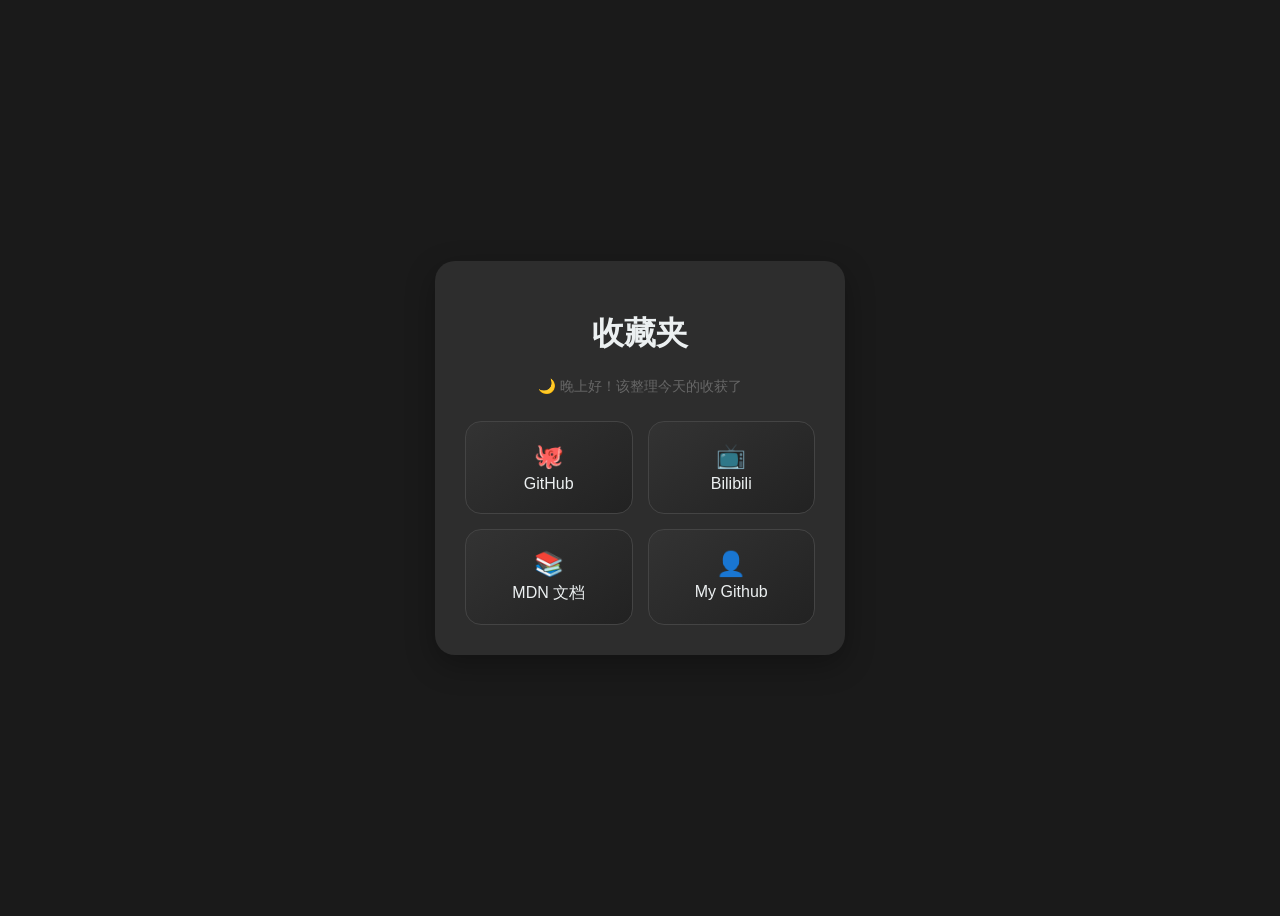
==== index.html @ ebf064a4 "Decouple data to JSON file" ====
<!DOCTYPE html>
<html lang="zh-CN">
<head>
    <meta charset="UTF-8">
    <title>NicoleR6的个人主页</title>
    <style>
        body { 
            background-color: #f0f2f5; 
            color: #333;
            font-family: sans-serif; 
            display: flex; 
            justify-content: center; 
            align-items: center; 
            height: 100vh; 
            transition: all 0.5s;
        }

        body.dark-mode {
            background-color: #1a1a1a;
            color: #ecf0f1;
        }

        body.dark-mode .card {
            background: #2d2d2d;
            box-shadow: 0 10px 30px rgba(0,0,0,0.3);
            color: #ecf0f1;
        }

        body.dark-mode h1 {
            color: #ecf0f1;
        }

        body.dark-mode .nav-item {
            background: linear-gradient(145deg, #333, #222);
            border-color: #444;
            color: #ecf0f1;
        }

        .icon {
            font-size: 1.5rem;
            margin-bottom: 5px;
        }
        .card {
            background: white;
            padding: 30px;
            border-radius: 20px;
            box-shadow: 0 10px 30px rgba(0,0,0,0.05);
            width: 350px;
            text-align: center;
        }

        #nav-links {
            display: grid;
            grid-template-columns: 1fr 1fr;
            gap: 15px;
            margin-top: 25px;
        }

        .nav-item {
            display: flex;
            flex-direction: column;
            align-items: center;
            padding: 20px;
            background: linear-gradient(145deg, #ffffff, #f0f0f0);
            border: 1px solid #ddd;
            border-radius: 16px;
            text-decoration: none;
            color: #333;
            font-weight: 500;
            transition: all 0.3s cubic-bezier(0.4, 0, 0.2, 1);
        }

        .nav-item:hover {
            transform: translateY(-5px) scale(1.02);
            box-shadow: 0 12px 20px rgba(0, 123, 255, 0.15);
            border-color: #007bff;
            background: white;
        }
        button { 
            background: #007bff; 
            color: white; 
            border: none; 
            padding: 10px 20px; 
            border-radius: 5px; 
            cursor: pointer; 
        }
    </style>
</head>
<body>
    <div class="card">
        <h1 id="title">收藏夹</h1>
        <p id="greeting" style="color: #666; font-size: 0.9rem;">

        </p><div id="nav-links"></div>
    </div>

    <script>
        const hour = new Date().getHours();
        const greetingElement = document.getElementById('greeting');
        let greetingText = "";

        if (hour >= 18 || hour < 6) {
            document.body.classList.add('dark-mode');
            greetingText = "🌙 晚上好！该整理今天的收获了";
        } else {
            greetingText = hour < 12 ? "☀️ 早上好！" : "☕ 下午好！";
        }

        greetingElement.innerText = greetingText;
        
        async function init() {
            const hour = new Date().getHours();
            const greetingElement = document.getElementById('greeting');
            if (hour >= 18 || hour < 6) {
                document.body.classList.add('dark-mode');
                greetingElement.innerText = "🌙 晚上好！该整理今天的收获了";
            } else {
                greetingElement.innerText = hour < 12 ? "☀️ 早上好！" : "☕ 下午好！";
            }

            try {
                const response = await fetch('data.json');
                const mySites = await response.json();
                
                const container = document.getElementById('nav-links');
                
                mySites.forEach(site => {
                    const link = document.createElement('a');
                    link.href = site.url;
                    link.className = "nav-item";
                    link.target = "_blank";
                    link.innerHTML = `
                        <span class="icon">${site.icon || '🔗'}</span>
                        <span class="name">${site.name}</span>
                    `;
                    container.appendChild(link);
                });
            } catch (err) {
                console.error("加载数据失败:", err);
            }
        }

        init();
    </script>
</body>
</html>
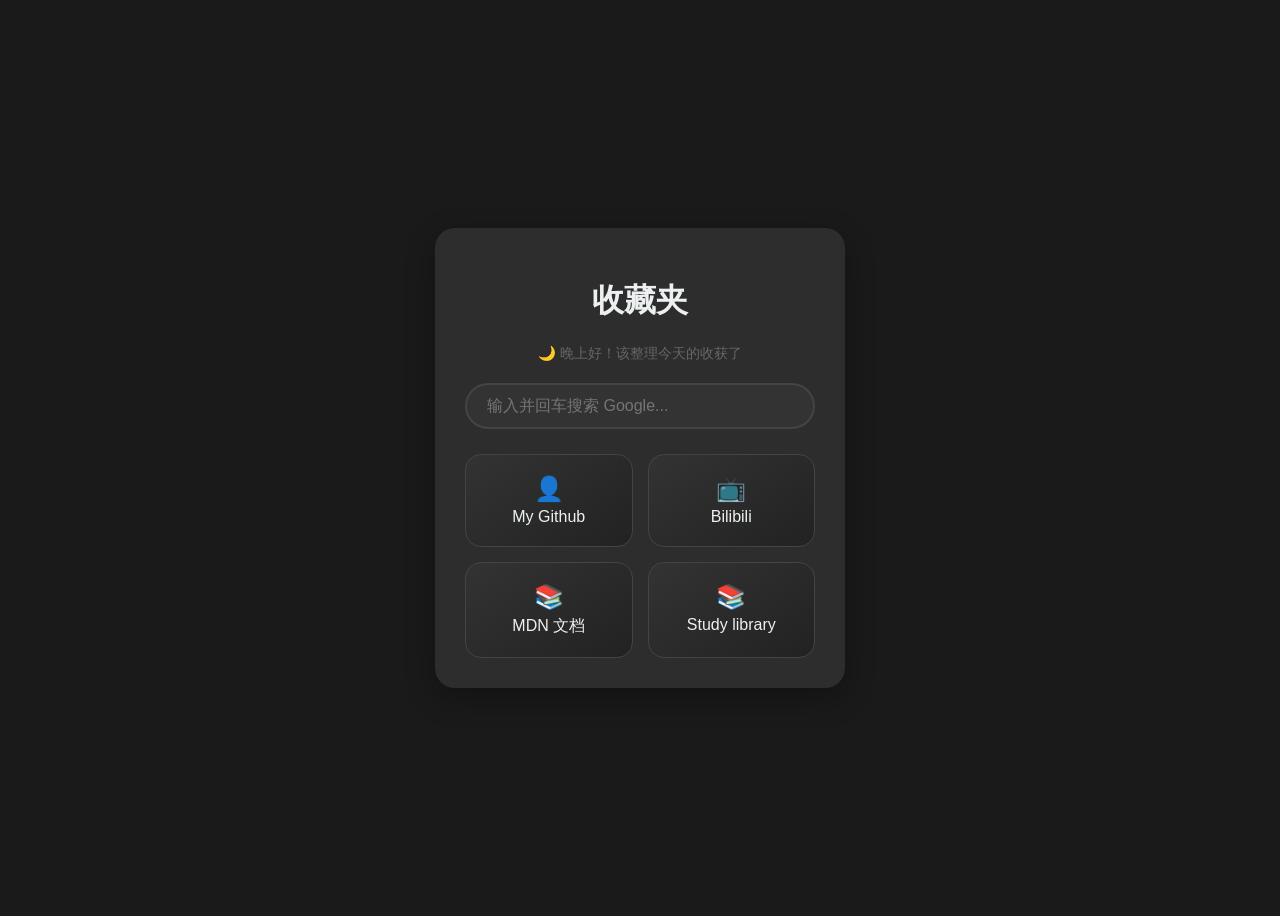
==== commit 34173e1a: "Add interactive search bar" ====
--- a/index.html
+++ b/index.html
@@ -13,6 +13,26 @@
             align-items: center; 
             height: 100vh; 
             transition: all 0.5s;
+        }
+
+        .search-box {
+            margin: 20px 0;
+        }
+
+        #search-input {
+            width: 100%;
+            padding: 12px 20px;
+            border: 2px solid #eee;
+            border-radius: 50px;
+            outline: none;
+            transition: all 0.3s;
+            box-sizing: border-box;
+            font-size: 1rem;
+        }
+
+        #search-input:focus {
+            border-color: #007bff;
+            box-shadow: 0 0 10px rgba(0, 123, 255, 0.1);
         }
 
         body.dark-mode {
@@ -34,6 +54,12 @@
             background: linear-gradient(145deg, #333, #222);
             border-color: #444;
             color: #ecf0f1;
+        }
+
+        body.dark-mode #search-input {
+            background: #333;
+            border-color: #444;
+            color: white;
         }
 
         .icon {
@@ -89,9 +115,13 @@
 <body>
     <div class="card">
         <h1 id="title">收藏夹</h1>
-        <p id="greeting" style="color: #666; font-size: 0.9rem;">
+        <p id="greeting" style="color: #666; font-size: 0.9rem;"></p>
 
-        </p><div id="nav-links"></div>
+        <div class="search-box">
+            <input type="text" id="search-input" placeholder="输入并回车搜索 Google..." />
+        </div>
+
+        <div id="nav-links"></div>
     </div>
 
     <script>
@@ -138,6 +168,17 @@
             } catch (err) {
                 console.error("加载数据失败:", err);
             }
+
+            const searchInput = document.getElementById('search-input');
+
+            searchInput.addEventListener('keypress', (e) => {
+                if (e.key === 'Enter') {
+                    const query = searchInput.value;
+                    if (query) {
+                        window.location.href = `https://www.google.com/search?q=${encodeURIComponent(query)}`;
+                    }
+                }
+            });
         }
 
         init();
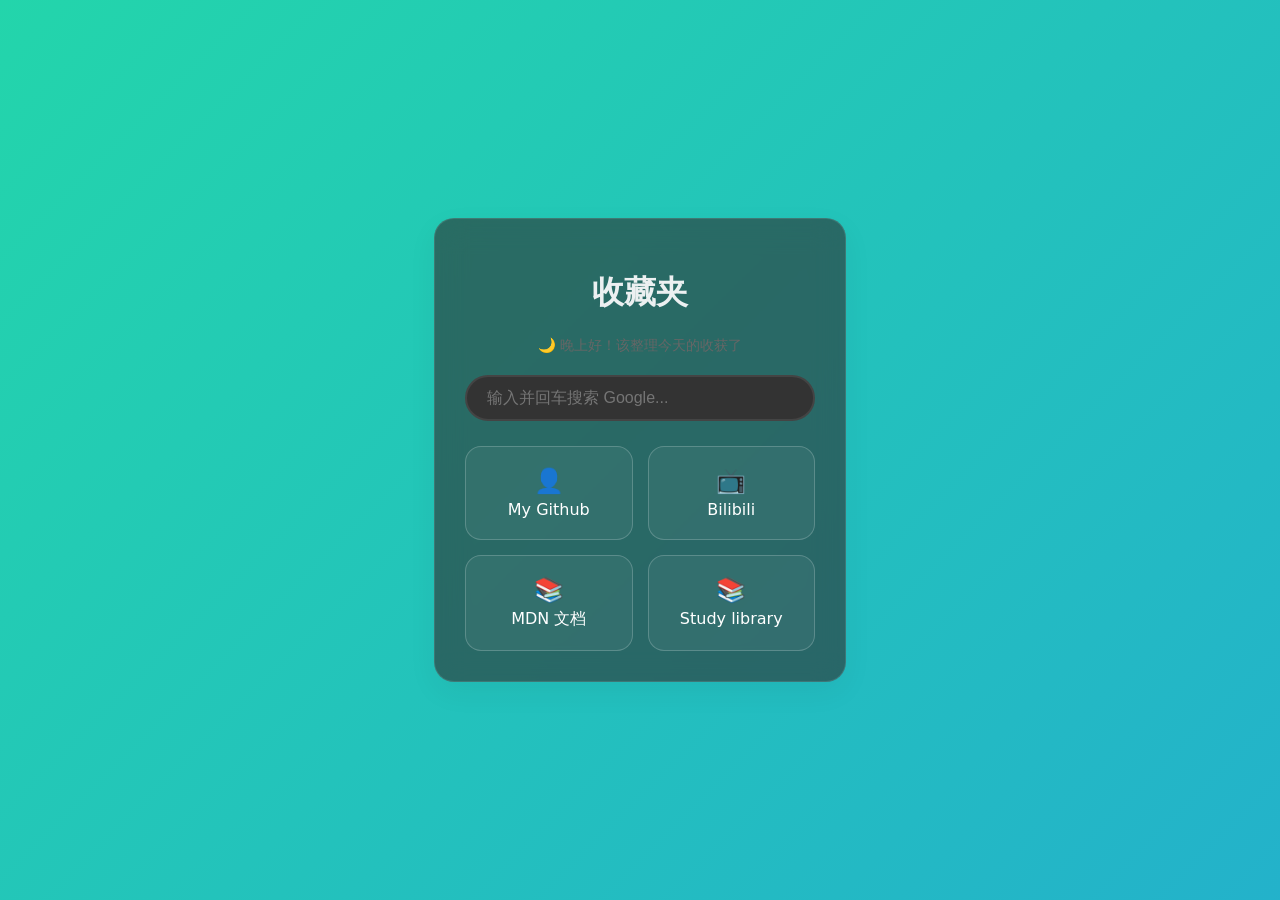
==== commit 4c04e457: "Add glassmorphism and animated background" ====
--- a/index.html
+++ b/index.html
@@ -5,14 +5,23 @@
     <title>NicoleR6的个人主页</title>
     <style>
         body { 
-            background-color: #f0f2f5; 
-            color: #333;
-            font-family: sans-serif; 
+            background: linear-gradient(-45deg, #ee7752, #e73c7e, #23a6d5, #23d5ab);
+            background-size: 400% 400%;
+            animation: gradientBg 15s ease infinite;
+            
+            font-family: 'Segoe UI', system-ui, sans-serif; 
             display: flex; 
             justify-content: center; 
             align-items: center; 
             height: 100vh; 
-            transition: all 0.5s;
+            margin: 0;
+            overflow: hidden;
+        }
+
+        @keyframes gradientBg {
+            0% { background-position: 0% 50%; }
+            50% { background-position: 100% 50%; }
+            100% { background-position: 0% 50%; }
         }
 
         .search-box {
@@ -40,10 +49,21 @@
             color: #ecf0f1;
         }
 
+        .card {
+            background: rgba(255, 255, 255, 0.7);
+            backdrop-filter: blur(15px);
+            -webkit-backdrop-filter: blur(15px);
+            border: 1px solid rgba(255, 255, 255, 0.3);
+            padding: 40px;
+            border-radius: 30px;
+            box-shadow: 0 8px 32px 0 rgba(31, 38, 135, 0.1);
+            width: 380px;
+            text-align: center;
+        }
+
         body.dark-mode .card {
-            background: #2d2d2d;
-            box-shadow: 0 10px 30px rgba(0,0,0,0.3);
-            color: #ecf0f1;
+            background: rgba(45, 45, 45, 0.6);
+            border: 1px solid rgba(255, 255, 255, 0.1);
         }
 
         body.dark-mode h1 {
@@ -51,9 +71,8 @@
         }
 
         body.dark-mode .nav-item {
-            background: linear-gradient(145deg, #333, #222);
-            border-color: #444;
-            color: #ecf0f1;
+            background: rgba(255, 255, 255, 0.05);
+            color: #fff;
         }
 
         body.dark-mode #search-input {
@@ -87,8 +106,8 @@
             flex-direction: column;
             align-items: center;
             padding: 20px;
-            background: linear-gradient(145deg, #ffffff, #f0f0f0);
-            border: 1px solid #ddd;
+            background: rgba(255, 255, 255, 0.4);
+            border: 1px solid rgba(255, 255, 255, 0.2);
             border-radius: 16px;
             text-decoration: none;
             color: #333;
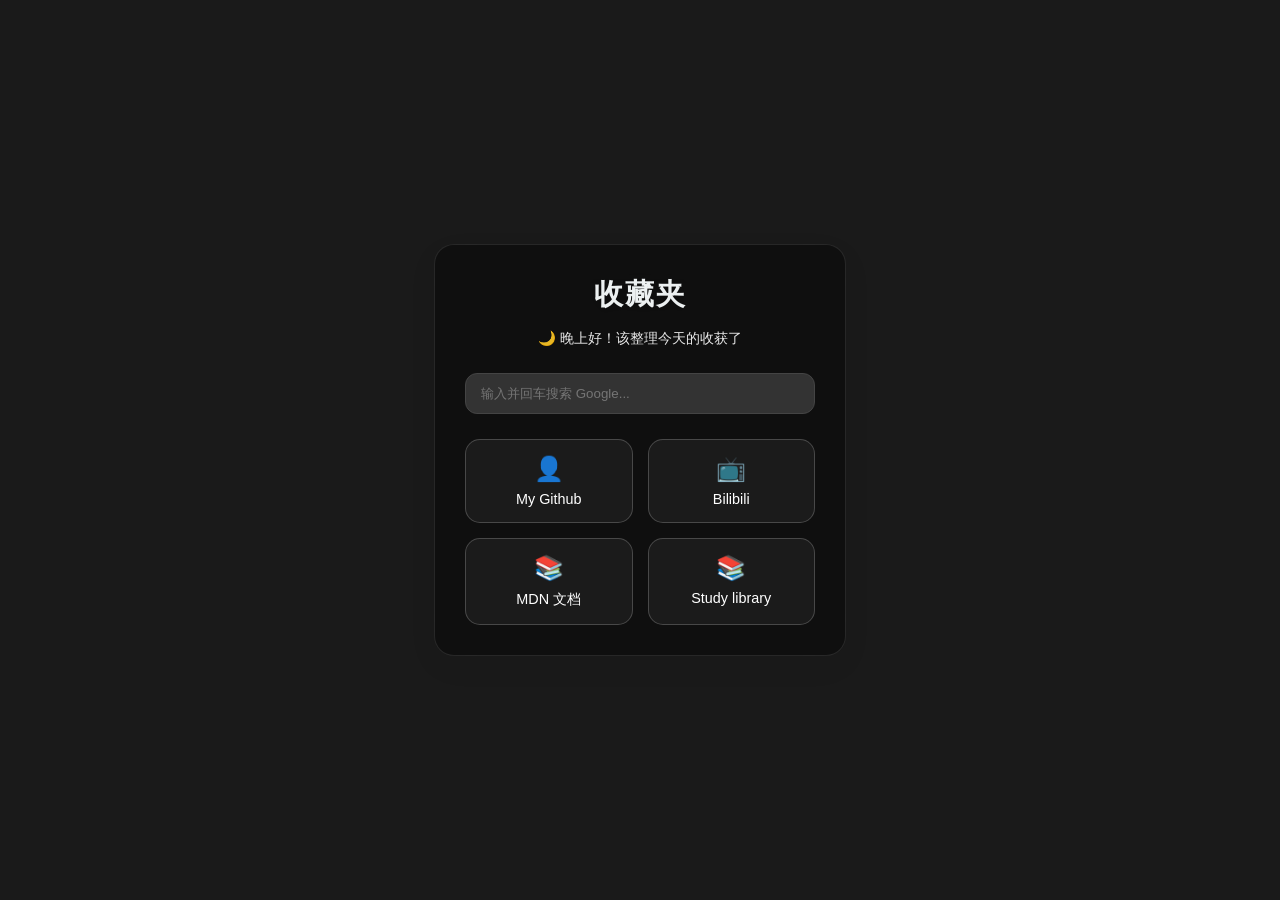
==== commit 01c16cc6: "Final Polish: Refactor CSS for glassmorphism and clean code" ====
--- a/index.html
+++ b/index.html
@@ -4,18 +4,23 @@
     <meta charset="UTF-8">
     <title>NicoleR6的个人主页</title>
     <style>
-        body { 
-            background: linear-gradient(-45deg, #ee7752, #e73c7e, #23a6d5, #23d5ab);
-            background-size: 400% 400%;
-            animation: gradientBg 15s ease infinite;
-            
-            font-family: 'Segoe UI', system-ui, sans-serif; 
-            display: flex; 
-            justify-content: center; 
-            align-items: center; 
-            height: 100vh; 
+        :root {
+            --glass-bg: rgba(255, 255, 255, 0.15);
+            --glass-border: rgba(255, 255, 255, 0.2);
+            --text-color: #ffffff;
+        }
+
+        body {
+            background: url('https://source.unsplash.com/random/1920x1080?landscape,dark') no-repeat center center fixed;
+            background-size: cover;
+            min-height: 100vh;
             margin: 0;
-            overflow: hidden;
+            display: flex;
+            justify-content: center;
+            align-items: center;
+            font-family: 'PingFang SC', 'Microsoft YaHei', sans-serif;
+            color: var(--text-color);
+            transition: all 0.5s;
         }
 
         @keyframes gradientBg {
@@ -24,24 +29,35 @@
             100% { background-position: 0% 50%; }
         }
 
-        .search-box {
-            margin: 20px 0;
-        }
+        @keyframes fadeInUp {
+            from {
+                opacity: 0;
+                transform: translateY(30px);
+            }
+            to {
+                opacity: 1;
+                transform: translateY(0);
+            }
+        }
+
+        .search-box { margin-bottom: 25px; }
 
         #search-input {
+            background: rgba(255, 255, 255, 0.1);
+            border: 1px solid var(--glass-border);
+            border-radius: 12px;
+            padding: 12px 15px;
             width: 100%;
-            padding: 12px 20px;
-            border: 2px solid #eee;
-            border-radius: 50px;
+            box-sizing: border-box;
+            color: white;
             outline: none;
             transition: all 0.3s;
-            box-sizing: border-box;
-            font-size: 1rem;
         }
 
         #search-input:focus {
+            background: rgba(255, 255, 255, 0.2);
             border-color: #007bff;
-            box-shadow: 0 0 10px rgba(0, 123, 255, 0.1);
+            box-shadow: 0 0 15px rgba(0, 123, 255, 0.3);
         }
 
         body.dark-mode {
@@ -50,19 +66,20 @@
         }
 
         .card {
-            background: rgba(255, 255, 255, 0.7);
-            backdrop-filter: blur(15px);
-            -webkit-backdrop-filter: blur(15px);
-            border: 1px solid rgba(255, 255, 255, 0.3);
-            padding: 40px;
-            border-radius: 30px;
-            box-shadow: 0 8px 32px 0 rgba(31, 38, 135, 0.1);
+            background: var(--glass-bg);
+            backdrop-filter: blur(20px);
+            -webkit-backdrop-filter: blur(20px);
+            border: 1px solid var(--glass-border);
+            border-radius: 24px;
+            padding: 40px 30px;
             width: 380px;
+            box-shadow: 0 8px 32px rgba(0, 0, 0, 0.3);
             text-align: center;
+            animation: fadeInUp 0.8s ease-out forwards;
         }
 
         body.dark-mode .card {
-            background: rgba(45, 45, 45, 0.6);
+            background: rgba(0, 0, 0, 0.4);
             border: 1px solid rgba(255, 255, 255, 0.1);
         }
 
@@ -86,6 +103,7 @@
             margin-bottom: 5px;
         }
         .card {
+            animation: fadeInUp 0.8s ease-out forwards;
             background: white;
             padding: 30px;
             border-radius: 20px;
@@ -96,31 +114,46 @@
 
         #nav-links {
             display: grid;
-            grid-template-columns: 1fr 1fr;
+            grid-template-columns: repeat(2, 1fr);
             gap: 15px;
-            margin-top: 25px;
         }
 
         .nav-item {
+            background: rgba(255, 255, 255, 0.1);
+            border: 1px solid var(--glass-border);
+            border-radius: 15px;
+            padding: 15px;
+            text-decoration: none;
+            color: white;
             display: flex;
             flex-direction: column;
             align-items: center;
-            padding: 20px;
-            background: rgba(255, 255, 255, 0.4);
-            border: 1px solid rgba(255, 255, 255, 0.2);
-            border-radius: 16px;
-            text-decoration: none;
-            color: #333;
-            font-weight: 500;
-            transition: all 0.3s cubic-bezier(0.4, 0, 0.2, 1);
+            opacity: 0; 
+            animation: fadeInUp 0.5s ease-out forwards;
+            transition: all 0.4s cubic-bezier(0.165, 0.84, 0.44, 1);
         }
 
         .nav-item:hover {
-            transform: translateY(-5px) scale(1.02);
-            box-shadow: 0 12px 20px rgba(0, 123, 255, 0.15);
-            border-color: #007bff;
-            background: white;
-        }
+            background: rgba(255, 255, 255, 0.25);
+            transform: translateY(-5px);
+            border-color: rgba(255, 255, 255, 0.5);
+        }
+
+        .nav-item:nth-child(1) { animation-delay: 0.2s; }
+        .nav-item:nth-child(2) { animation-delay: 0.3s; }
+        .nav-item:nth-child(3) { animation-delay: 0.4s; }
+        .nav-item:nth-child(4) { animation-delay: 0.5s; }
+
+        .icon {
+            font-size: 24px;
+            margin-bottom: 8px;
+        }
+
+        .name {
+            font-size: 0.9rem;
+            font-weight: 400;
+        }
+
         button { 
             background: #007bff; 
             color: white; 
@@ -128,6 +161,21 @@
             padding: 10px 20px; 
             border-radius: 5px; 
             cursor: pointer; 
+        }
+
+        h1 {
+            font-size: 1.8rem;
+            font-weight: 600;
+            margin: 0 0 5px 0;
+            letter-spacing: 2px;
+            text-shadow: 0 2px 10px rgba(0,0,0,0.3);
+        }
+
+        #greeting {
+            font-weight: 300;
+            opacity: 0.9;
+            margin-bottom: 25px;
+            color: white !important;
         }
     </style>
 </head>
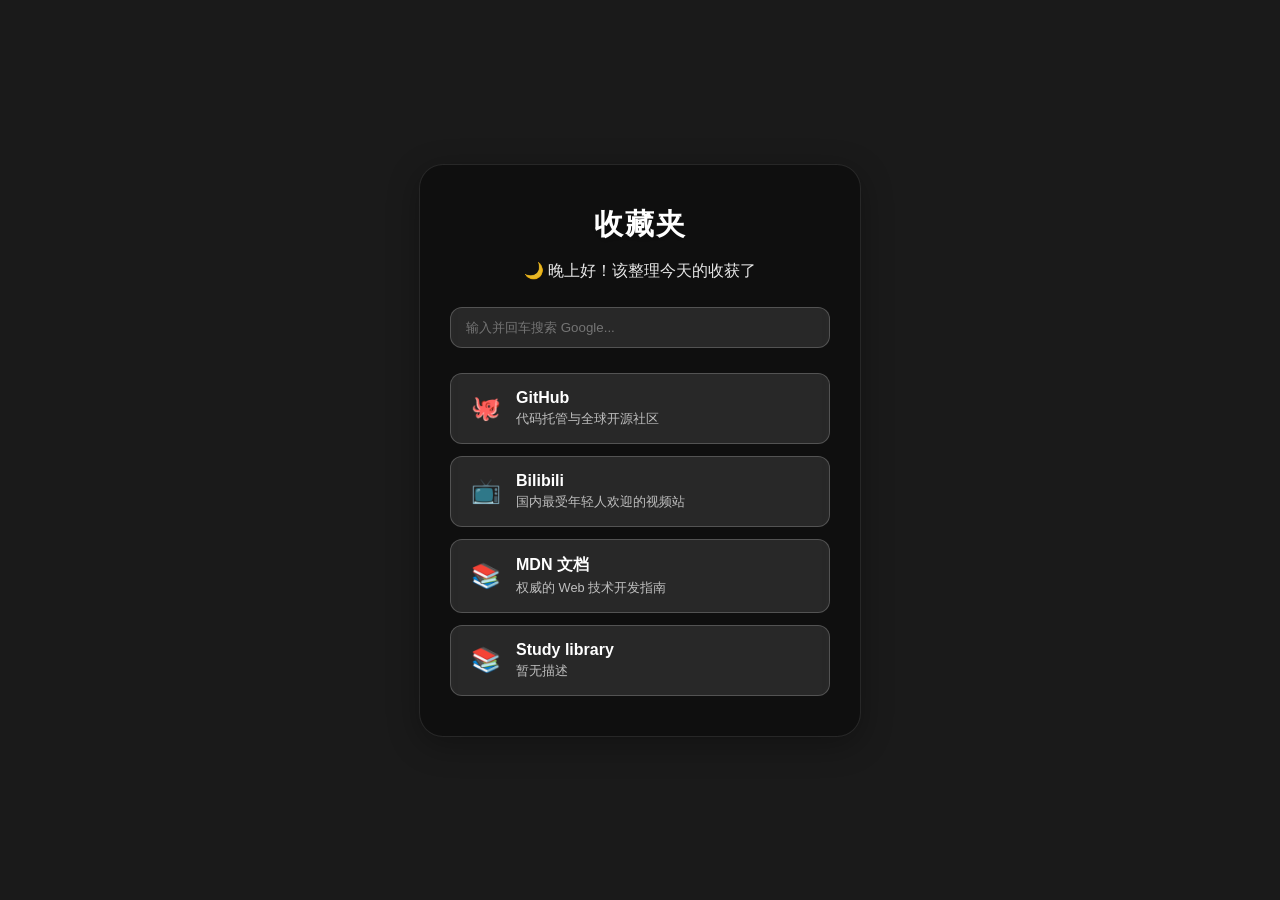
==== commit 7a5e25e5: "Decouple HTML, CSS and JS for better structure" ====
--- a/index.html
+++ b/index.html
@@ -2,187 +2,14 @@
 <html lang="zh-CN">
 <head>
     <meta charset="UTF-8">
+    <meta name="viewport" content="width=device-width, initial-scale=1.0">
     <title>NicoleR6的个人主页</title>
-    <style>
-        :root {
-            --glass-bg: rgba(255, 255, 255, 0.15);
-            --glass-border: rgba(255, 255, 255, 0.2);
-            --text-color: #ffffff;
-        }
-
-        body {
-            background: url('https://source.unsplash.com/random/1920x1080?landscape,dark') no-repeat center center fixed;
-            background-size: cover;
-            min-height: 100vh;
-            margin: 0;
-            display: flex;
-            justify-content: center;
-            align-items: center;
-            font-family: 'PingFang SC', 'Microsoft YaHei', sans-serif;
-            color: var(--text-color);
-            transition: all 0.5s;
-        }
-
-        @keyframes gradientBg {
-            0% { background-position: 0% 50%; }
-            50% { background-position: 100% 50%; }
-            100% { background-position: 0% 50%; }
-        }
-
-        @keyframes fadeInUp {
-            from {
-                opacity: 0;
-                transform: translateY(30px);
-            }
-            to {
-                opacity: 1;
-                transform: translateY(0);
-            }
-        }
-
-        .search-box { margin-bottom: 25px; }
-
-        #search-input {
-            background: rgba(255, 255, 255, 0.1);
-            border: 1px solid var(--glass-border);
-            border-radius: 12px;
-            padding: 12px 15px;
-            width: 100%;
-            box-sizing: border-box;
-            color: white;
-            outline: none;
-            transition: all 0.3s;
-        }
-
-        #search-input:focus {
-            background: rgba(255, 255, 255, 0.2);
-            border-color: #007bff;
-            box-shadow: 0 0 15px rgba(0, 123, 255, 0.3);
-        }
-
-        body.dark-mode {
-            background-color: #1a1a1a;
-            color: #ecf0f1;
-        }
-
-        .card {
-            background: var(--glass-bg);
-            backdrop-filter: blur(20px);
-            -webkit-backdrop-filter: blur(20px);
-            border: 1px solid var(--glass-border);
-            border-radius: 24px;
-            padding: 40px 30px;
-            width: 380px;
-            box-shadow: 0 8px 32px rgba(0, 0, 0, 0.3);
-            text-align: center;
-            animation: fadeInUp 0.8s ease-out forwards;
-        }
-
-        body.dark-mode .card {
-            background: rgba(0, 0, 0, 0.4);
-            border: 1px solid rgba(255, 255, 255, 0.1);
-        }
-
-        body.dark-mode h1 {
-            color: #ecf0f1;
-        }
-
-        body.dark-mode .nav-item {
-            background: rgba(255, 255, 255, 0.05);
-            color: #fff;
-        }
-
-        body.dark-mode #search-input {
-            background: #333;
-            border-color: #444;
-            color: white;
-        }
-
-        .icon {
-            font-size: 1.5rem;
-            margin-bottom: 5px;
-        }
-        .card {
-            animation: fadeInUp 0.8s ease-out forwards;
-            background: white;
-            padding: 30px;
-            border-radius: 20px;
-            box-shadow: 0 10px 30px rgba(0,0,0,0.05);
-            width: 350px;
-            text-align: center;
-        }
-
-        #nav-links {
-            display: grid;
-            grid-template-columns: repeat(2, 1fr);
-            gap: 15px;
-        }
-
-        .nav-item {
-            background: rgba(255, 255, 255, 0.1);
-            border: 1px solid var(--glass-border);
-            border-radius: 15px;
-            padding: 15px;
-            text-decoration: none;
-            color: white;
-            display: flex;
-            flex-direction: column;
-            align-items: center;
-            opacity: 0; 
-            animation: fadeInUp 0.5s ease-out forwards;
-            transition: all 0.4s cubic-bezier(0.165, 0.84, 0.44, 1);
-        }
-
-        .nav-item:hover {
-            background: rgba(255, 255, 255, 0.25);
-            transform: translateY(-5px);
-            border-color: rgba(255, 255, 255, 0.5);
-        }
-
-        .nav-item:nth-child(1) { animation-delay: 0.2s; }
-        .nav-item:nth-child(2) { animation-delay: 0.3s; }
-        .nav-item:nth-child(3) { animation-delay: 0.4s; }
-        .nav-item:nth-child(4) { animation-delay: 0.5s; }
-
-        .icon {
-            font-size: 24px;
-            margin-bottom: 8px;
-        }
-
-        .name {
-            font-size: 0.9rem;
-            font-weight: 400;
-        }
-
-        button { 
-            background: #007bff; 
-            color: white; 
-            border: none; 
-            padding: 10px 20px; 
-            border-radius: 5px; 
-            cursor: pointer; 
-        }
-
-        h1 {
-            font-size: 1.8rem;
-            font-weight: 600;
-            margin: 0 0 5px 0;
-            letter-spacing: 2px;
-            text-shadow: 0 2px 10px rgba(0,0,0,0.3);
-        }
-
-        #greeting {
-            font-weight: 300;
-            opacity: 0.9;
-            margin-bottom: 25px;
-            color: white !important;
-        }
-    </style>
+    <link rel="stylesheet" href="style.css">
 </head>
 <body>
     <div class="card">
         <h1 id="title">收藏夹</h1>
-        <p id="greeting" style="color: #666; font-size: 0.9rem;"></p>
+        <p id="greeting"></p>
 
         <div class="search-box">
             <input type="text" id="search-input" placeholder="输入并回车搜索 Google..." />
@@ -191,64 +18,6 @@
         <div id="nav-links"></div>
     </div>
 
-    <script>
-        const hour = new Date().getHours();
-        const greetingElement = document.getElementById('greeting');
-        let greetingText = "";
-
-        if (hour >= 18 || hour < 6) {
-            document.body.classList.add('dark-mode');
-            greetingText = "🌙 晚上好！该整理今天的收获了";
-        } else {
-            greetingText = hour < 12 ? "☀️ 早上好！" : "☕ 下午好！";
-        }
-
-        greetingElement.innerText = greetingText;
-        
-        async function init() {
-            const hour = new Date().getHours();
-            const greetingElement = document.getElementById('greeting');
-            if (hour >= 18 || hour < 6) {
-                document.body.classList.add('dark-mode');
-                greetingElement.innerText = "🌙 晚上好！该整理今天的收获了";
-            } else {
-                greetingElement.innerText = hour < 12 ? "☀️ 早上好！" : "☕ 下午好！";
-            }
-
-            try {
-                const response = await fetch('data.json');
-                const mySites = await response.json();
-                
-                const container = document.getElementById('nav-links');
-                
-                mySites.forEach(site => {
-                    const link = document.createElement('a');
-                    link.href = site.url;
-                    link.className = "nav-item";
-                    link.target = "_blank";
-                    link.innerHTML = `
-                        <span class="icon">${site.icon || '🔗'}</span>
-                        <span class="name">${site.name}</span>
-                    `;
-                    container.appendChild(link);
-                });
-            } catch (err) {
-                console.error("加载数据失败:", err);
-            }
-
-            const searchInput = document.getElementById('search-input');
-
-            searchInput.addEventListener('keypress', (e) => {
-                if (e.key === 'Enter') {
-                    const query = searchInput.value;
-                    if (query) {
-                        window.location.href = `https://www.google.com/search?q=${encodeURIComponent(query)}`;
-                    }
-                }
-            });
-        }
-
-        init();
-    </script>
+    <script src="script.js"></script>
 </body>
 </html>
--- a/style.css
+++ b/style.css
@@ -0,0 +1,121 @@
+:root {
+    --glass-bg: rgba(255, 255, 255, 0.15);
+    --glass-border: rgba(255, 255, 255, 0.2);
+    --text-color: #ffffff;
+}
+
+body {
+    background: url('https://source.unsplash.com/random/1920x1080?landscape,dark') no-repeat center center fixed;
+    background-size: cover;
+    min-height: 100vh;
+    margin: 0;
+    display: flex;
+    justify-content: center;
+    align-items: center;
+    font-family: 'PingFang SC', 'Microsoft YaHei', sans-serif;
+    color: var(--text-color);
+    transition: all 0.5s;
+}
+
+body.dark-mode {
+    background-color: #1a1a1a;
+}
+
+.card {
+    background: var(--glass-bg);
+    backdrop-filter: blur(20px);
+    -webkit-backdrop-filter: blur(20px);
+    border: 1px solid var(--glass-border);
+    border-radius: 24px;
+    padding: 40px 30px;
+    width: 380px;
+    box-shadow: 0 8px 32px rgba(0, 0, 0, 0.3);
+    text-align: center;
+    animation: fadeInUp 0.8s ease-out forwards;
+}
+
+body.dark-mode .card {
+    background: rgba(0, 0, 0, 0.4);
+    border: 1px solid rgba(255, 255, 255, 0.1);
+}
+
+h1 {
+    font-size: 1.8rem;
+    font-weight: 600;
+    margin: 0 0 5px 0;
+    letter-spacing: 2px;
+    text-shadow: 0 2px 10px rgba(0,0,0,0.3);
+}
+
+#greeting {
+    font-weight: 300;
+    opacity: 0.9;
+    margin-bottom: 25px;
+    color: white !important;
+}
+
+.search-box { margin-bottom: 25px; }
+#search-input {
+    background: rgba(255, 255, 255, 0.1);
+    border: 1px solid var(--glass-border);
+    border-radius: 12px;
+    padding: 12px 15px;
+    width: 100%;
+    box-sizing: border-box;
+    color: white;
+    outline: none;
+    transition: all 0.3s;
+}
+#search-input:focus {
+    background: rgba(255, 255, 255, 0.2);
+    border-color: #007bff;
+    box-shadow: 0 0 15px rgba(0, 123, 255, 0.3);
+}
+
+#nav-links {
+    display: flex;
+    flex-direction: column;
+    gap: 12px;
+}
+
+.nav-item {
+    display: flex;
+    flex-direction: row;
+    align-items: center;
+    text-align: left;
+    padding: 15px 20px;
+    background: rgba(255, 255, 255, 0.1);
+    border: 1px solid var(--glass-border);
+    border-radius: 12px;
+    text-decoration: none;
+    color: white;
+    opacity: 0;
+    animation: fadeInUp 0.5s ease-out forwards;
+    transition: all 0.3s ease;
+}
+
+.nav-item:hover {
+    background: rgba(255, 255, 255, 0.25);
+    transform: translateY(-3px);
+    border-color: rgba(255, 255, 255, 0.5);
+}
+
+.nav-info {
+    margin-left: 15px;
+    display: flex;
+    flex-direction: column;
+}
+
+.nav-info .name { font-size: 1rem; font-weight: 600; }
+.nav-info .desc { font-size: 0.8rem; opacity: 0.7; margin-top: 4px; }
+.icon { font-size: 24px; }
+
+@keyframes fadeInUp {
+    from { opacity: 0; transform: translateY(20px); }
+    to { opacity: 1; transform: translateY(0); }
+}
+
+.nav-item:nth-child(1) { animation-delay: 0.2s; }
+.nav-item:nth-child(2) { animation-delay: 0.3s; }
+.nav-item:nth-child(3) { animation-delay: 0.4s; }
+.nav-item:nth-child(4) { animation-delay: 0.5s; }
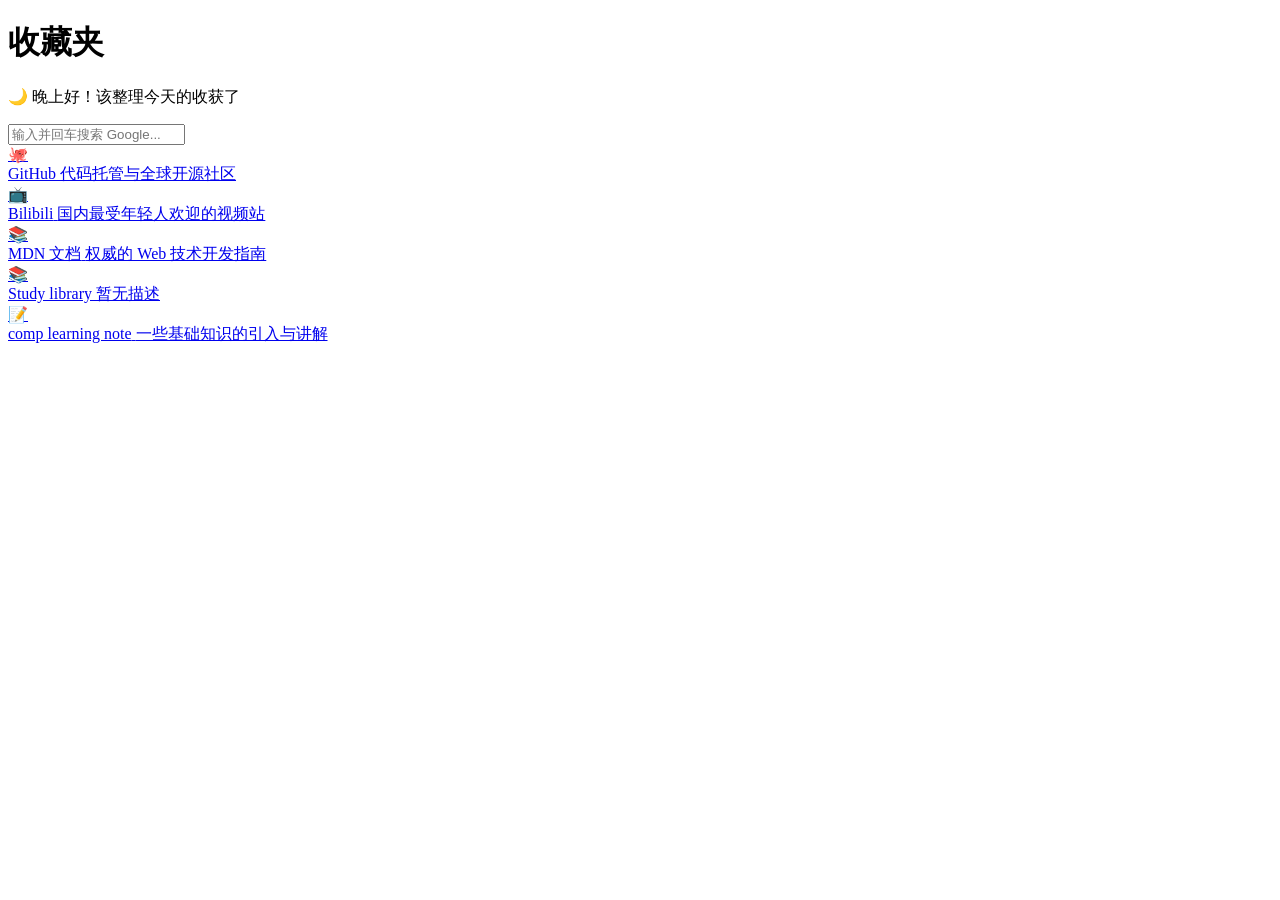
==== commit 783b6162: "Fix: card alignment, purple text color and square layout" ====
--- a/index.html
+++ b/index.html
@@ -4,7 +4,7 @@
     <meta charset="UTF-8">
     <meta name="viewport" content="width=device-width, initial-scale=1.0">
     <title>NicoleR6的个人主页</title>
-    <link rel="stylesheet" href="style.css">
+    <link rel="icon" href="images/favicon.ico" type="image/x-icon">
 </head>
 <body>
     <div class="card">
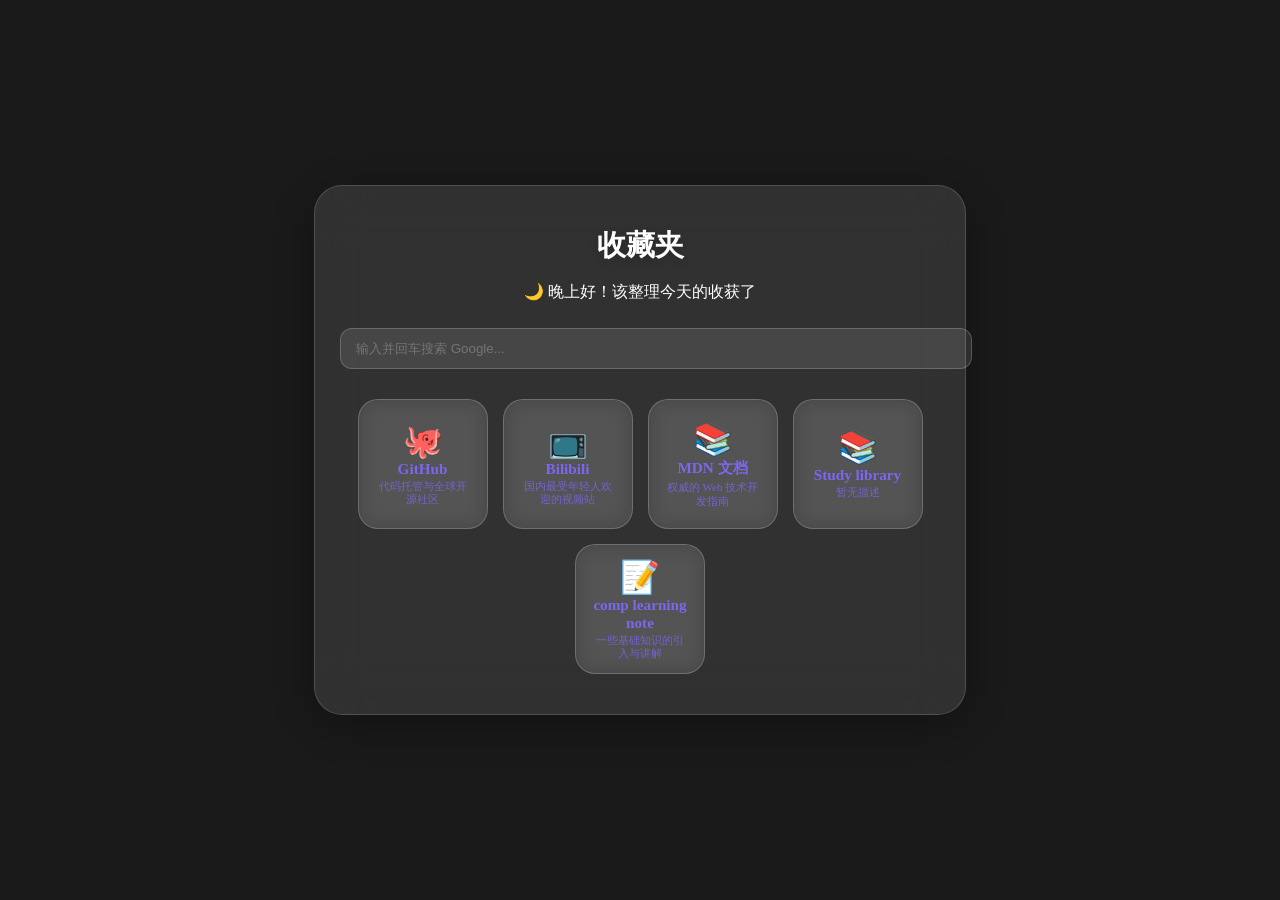
==== commit 03ceaf3a: "Fix: resolve 3D distortion, center square layout, and enforce purple text color" ====
--- a/index.html
+++ b/index.html
@@ -5,6 +5,7 @@
     <meta name="viewport" content="width=device-width, initial-scale=1.0">
     <title>NicoleR6的个人主页</title>
     <link rel="icon" href="images/favicon.ico" type="image/x-icon">
+    <link rel="stylesheet" href="style.css">
 </head>
 <body>
     <div class="card">
@@ -17,7 +18,6 @@
 
         <div id="nav-links"></div>
     </div>
-
     <script src="script.js"></script>
 </body>
 </html>
--- a/style.css
+++ b/style.css
@@ -0,0 +1,148 @@
+:root {
+    --glass-bg: rgba(255, 255, 255, 0.08);
+    --glass-border: rgba(255, 255, 255, 0.15);
+    --purple-text: #7B68EE; 
+    --purple-glow: rgba(123, 104, 238, 0.4);
+}
+
+body {
+    background-color: #1a1a1a;
+    background-image: url('images/wallpaper.png');
+    background-repeat: no-repeat;
+    background-position: center center;
+    background-attachment: fixed;
+    background-size: cover;
+    min-height: 100vh;
+    margin: 0;
+    display: flex;
+    justify-content: center;
+    align-items: center;
+    overflow-x: hidden;
+}
+
+.card {
+    background: rgba(255, 255, 255, 0.1);
+    backdrop-filter: blur(25px);
+    -webkit-backdrop-filter: blur(25px);
+    border: 1px solid rgba(255, 255, 255, 0.15);
+    border-radius: 28px;
+    padding: 40px 25px;
+    width: 90%;
+    max-width: 600px; 
+    box-shadow: 0 10px 40px rgba(0, 0, 0, 0.3);
+    text-align: center;
+    overflow: visible;
+    transform-style: preserve-3d;
+}
+
+h1 {
+    font-size: 1.8rem;
+    color: white;
+    margin: 0 0 5px 0;
+    text-shadow: 0 2px 10px rgba(0,0,0,0.2);
+}
+
+#greeting {
+    font-weight: 300;
+    margin-bottom: 25px;
+    color: white !important;
+}
+
+.search-box { margin-bottom: 30px; }
+#search-input {
+    background: rgba(255, 255, 255, 0.1);
+    border: 1px solid rgba(255, 255, 255, 0.2);
+    border-radius: 12px;
+    padding: 12px 15px;
+    width: 100%;
+    color: white;
+    outline: none;
+    transition: 0.3s;
+}
+
+#nav-links {
+    perspective: 1200px;
+    display: flex;
+    flex-direction: row; 
+    flex-wrap: wrap;     
+    justify-content: center;
+    gap: 15px;
+    transition: transform 0.2s ease-out;
+}
+
+.nav-item {
+    position: relative;
+    display: flex;
+    flex-direction: column;
+    align-items: center;
+    justify-content: center;
+    
+    width: 130px;
+    height: 130px;
+    padding: 15px;
+    box-sizing: border-box;
+
+    background: rgba(255, 255, 255, 0.08);
+    backdrop-filter: blur(10px);
+    border: 1px solid rgba(255, 255, 255, 0.2);
+    border-radius: 20px;
+    text-decoration: none;
+    
+    color: var(--purple-text) !important; 
+    
+    transform-style: preserve-3d;
+    transition: all 0.5s cubic-bezier(0.23, 1, 0.32, 1);
+}
+
+.nav-item:hover {
+    transform: translateZ(30px);
+    background: rgba(255, 255, 255, 0.2);
+    border-color: var(--purple-text);
+    color: #5D47E3 !important; 
+    box-shadow: 0 20px 40px rgba(0,0,0,0.3), 0 0 15px var(--purple-glow);
+}
+
+.icon {
+    font-size: 32px;
+    margin-bottom: 8spx;
+    display: block;
+}
+
+.nav-info {
+    margin-left: 0 !important; 
+    display: flex;
+    flex-direction: column;
+    align-items: center;
+    width: 100%;
+}
+
+.nav-info .name {
+    font-size: 0.95rem;
+    font-weight: 700;
+    margin-bottom: 2px;
+    display: block;
+}
+
+.nav-info .desc {
+    font-size: 0.7rem;
+    opacity: 0.8;
+    line-height: 1.2;
+    display: -webkit-box;
+    -webkit-line-clamp: 2;
+    -webkit-box-orient: vertical;
+    overflow: hidden;
+}
+
+.nav-item::after {
+    content: "";
+    position: absolute;
+    top: 0; right: 0;
+    width: 40px; height: 40px;
+    background: radial-gradient(circle, var(--purple-glow) 0%, transparent 70%);
+    opacity: 0;
+    transition: 0.5s;
+}
+.nav-item:hover::after { opacity: 1; }
+
+.nav-item:hover .icon { transform: translateZ(20px); }
+.nav-item:hover .nav-info { transform: translateZ(10px); }
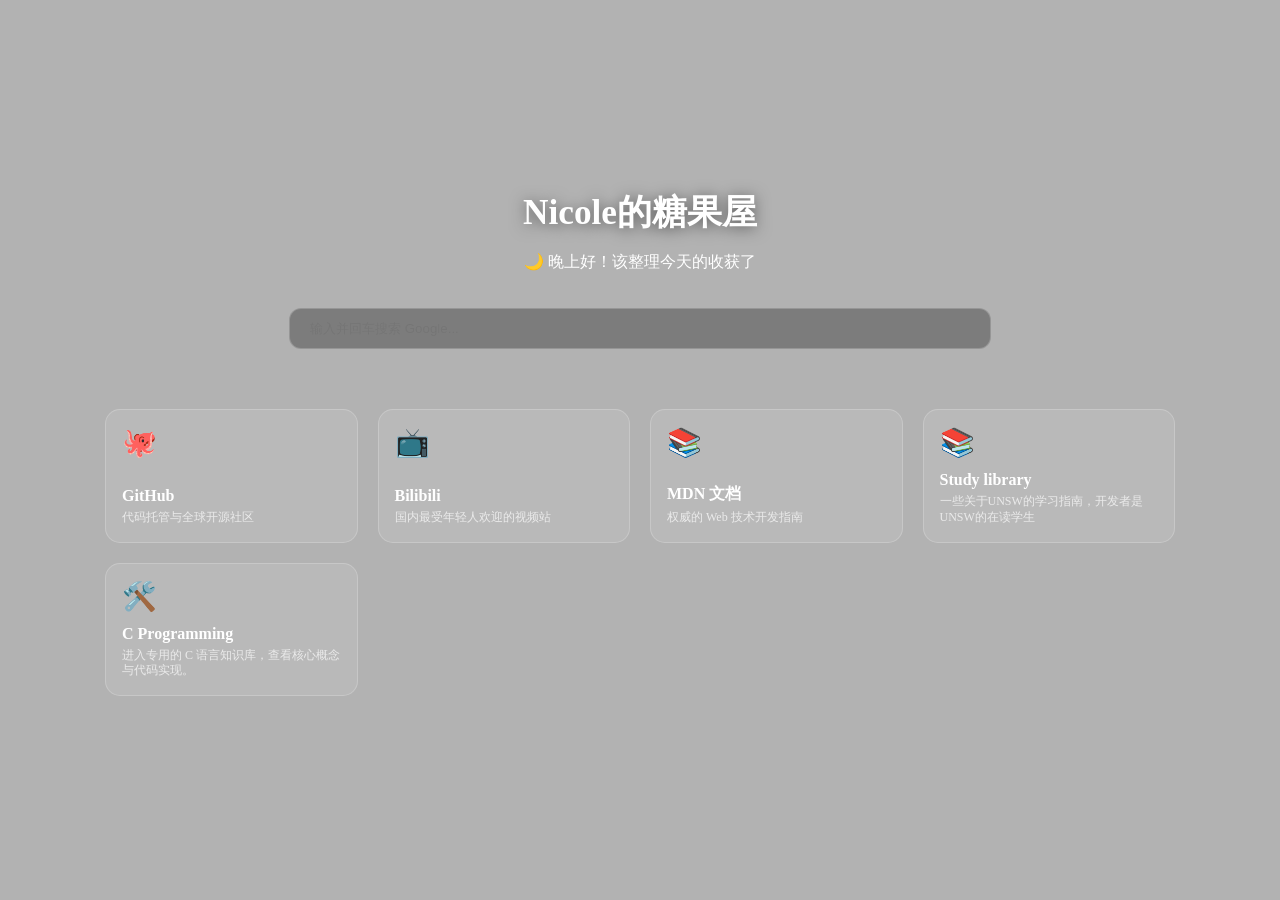
==== commit 1f3bb33a: "update essay for c program and fix title for index.html" ====
--- a/index.html
+++ b/index.html
@@ -9,7 +9,7 @@
 </head>
 <body>
     <div class="card">
-        <h1 id="title">收藏夹</h1>
+        <h1 id="title">Nicole的糖果屋</h1>
         <p id="greeting"></p>
 
         <div class="search-box">
--- a/style.css
+++ b/style.css
@@ -1,13 +1,12 @@
 :root {
-    --glass-bg: rgba(255, 255, 255, 0.08);
-    --glass-border: rgba(255, 255, 255, 0.15);
     --purple-text: #7B68EE; 
     --purple-glow: rgba(123, 104, 238, 0.4);
 }
 
 body {
-    background-color: #1a1a1a;
+    background-color: rgba(0, 0, 0, 0.3);
     background-image: url('images/wallpaper.png');
+    background-blend-mode: multiply;    
     background-repeat: no-repeat;
     background-position: center center;
     background-attachment: fixed;
@@ -21,128 +20,116 @@
 }
 
 .card {
-    background: rgba(255, 255, 255, 0.1);
-    backdrop-filter: blur(25px);
-    -webkit-backdrop-filter: blur(25px);
-    border: 1px solid rgba(255, 255, 255, 0.15);
-    border-radius: 28px;
+    background: transparent;
+    border: none;
     padding: 40px 25px;
     width: 90%;
-    max-width: 600px; 
-    box-shadow: 0 10px 40px rgba(0, 0, 0, 0.3);
+    max-width: 1100px; 
     text-align: center;
-    overflow: visible;
     transform-style: preserve-3d;
 }
 
 h1 {
-    font-size: 1.8rem;
+    font-size: 2.2rem;
     color: white;
-    margin: 0 0 5px 0;
-    text-shadow: 0 2px 10px rgba(0,0,0,0.2);
+    margin: 0 0 10px 0;
+    text-shadow: 0 2px 15px rgba(0,0,0,0.5);
 }
 
 #greeting {
-    font-weight: 300;
-    margin-bottom: 25px;
+    font-weight: 400;
+    margin-bottom: 35px;
     color: white !important;
 }
 
-.search-box { margin-bottom: 30px; }
+.search-box { margin-bottom: 45px; }
 #search-input {
-    background: rgba(255, 255, 255, 0.1);
+    background: rgba(0, 0, 0, 0.3);
+    backdrop-filter: blur(10px);
     border: 1px solid rgba(255, 255, 255, 0.2);
     border-radius: 12px;
-    padding: 12px 15px;
-    width: 100%;
+    padding: 12px 20px;
+    width: 60%;
     color: white;
     outline: none;
     transition: 0.3s;
 }
 
+#search-input:focus {
+    background: rgba(0, 0, 0, 0.4);
+    border-color: var(--purple-text);
+}
+
 #nav-links {
-    perspective: 1200px;
-    display: flex;
-    flex-direction: row; 
-    flex-wrap: wrap;     
-    justify-content: center;
-    gap: 15px;
-    transition: transform 0.2s ease-out;
+    display: grid;
+    grid-template-columns: repeat(auto-fit, minmax(220px, 1fr)); 
+    gap: 20px;
+    padding: 15px;
+    min-height: auto;
 }
 
 .nav-item {
-    position: relative;
+    pointer-events: none;
+    background: rgba(255, 255, 255, 0.1);
+    backdrop-filter: blur(15px);
+    border: 1px solid rgba(255, 255, 255, 0.2);
+    border-radius: 15px;
+    height: 100%;
     display: flex;
     flex-direction: column;
-    align-items: center;
-    justify-content: center;
-    
-    width: 130px;
-    height: 130px;
-    padding: 15px;
+    align-items: flex-start;
+    padding: 16px; 
     box-sizing: border-box;
-
-    background: rgba(255, 255, 255, 0.08);
-    backdrop-filter: blur(10px);
-    border: 1px solid rgba(255, 255, 255, 0.2);
-    border-radius: 20px;
-    text-decoration: none;
-    
-    color: var(--purple-text) !important; 
-    
+    opacity: 1 !important;
+    visibility: visible !important;
     transform-style: preserve-3d;
-    transition: all 0.5s cubic-bezier(0.23, 1, 0.32, 1);
+    transition: transform 0.4s cubic-bezier(0.25, 0.46, 0.45, 0.94), background 0.3s, box-shadow 0.3s;
 }
 
 .nav-item:hover {
-    transform: translateZ(30px);
+    background: rgba(255, 255, 255, 0.18);
+    border-color: var(--purple-text);
+    box-shadow: 0 15px 40px rgba(0,0,0,0.3), 0 0 15px var(--purple-glow);
+}
+
+.nav-anchor {
+    display: block !important;
+    text-decoration: none;
+    width: 100%;
+    min-height: 130px; 
+    perspective: 1000px;
+    cursor: pointer;
+    margin-bottom: 0;
+}
+
+.nav-anchor:hover .nav-item {
     background: rgba(255, 255, 255, 0.2);
     border-color: var(--purple-text);
-    color: #5D47E3 !important; 
-    box-shadow: 0 20px 40px rgba(0,0,0,0.3), 0 0 15px var(--purple-glow);
+    box-shadow: 0 15px 40px rgba(0,0,0,0.3), 0 0 15px var(--purple-glow);
 }
 
-.icon {
-    font-size: 32px;
-    margin-bottom: 8spx;
-    display: block;
+.icon { 
+    font-size: 28px;
+    margin-bottom: 12px;
+}
+.nav-info { 
+    text-align: left; 
+    width: 100%;
+    margin-top: auto;
+}
+.nav-info .name { 
+    font-size: 1rem;
+    font-weight: 700; 
+    display: block; 
+    margin-bottom: 5px;
+    color: white; 
 }
 
-.nav-info {
-    margin-left: 0 !important; 
-    display: flex;
-    flex-direction: column;
-    align-items: center;
-    width: 100%;
-}
-
-.nav-info .name {
-    font-size: 0.95rem;
-    font-weight: 700;
-    margin-bottom: 2px;
-    display: block;
-}
-
-.nav-info .desc {
-    font-size: 0.7rem;
-    opacity: 0.8;
-    line-height: 1.2;
-    display: -webkit-box;
-    -webkit-line-clamp: 2;
-    -webkit-box-orient: vertical;
-    overflow: hidden;
-}
-
-.nav-item::after {
-    content: "";
-    position: absolute;
-    top: 0; right: 0;
-    width: 40px; height: 40px;
-    background: radial-gradient(circle, var(--purple-glow) 0%, transparent 70%);
-    opacity: 0;
-    transition: 0.5s;
-}
-.nav-item:hover::after { opacity: 1; }
-
-.nav-item:hover .icon { transform: translateZ(20px); }
-.nav-item:hover .nav-info { transform: translateZ(10px); }+.nav-info .desc { 
+    font-size: 0.75rem;
+    color: rgba(255, 255, 255, 0.7); 
+    line-height: 1.3; 
+    display: block; 
+    overflow: visible;
+    word-wrap: break-word; 
+}
